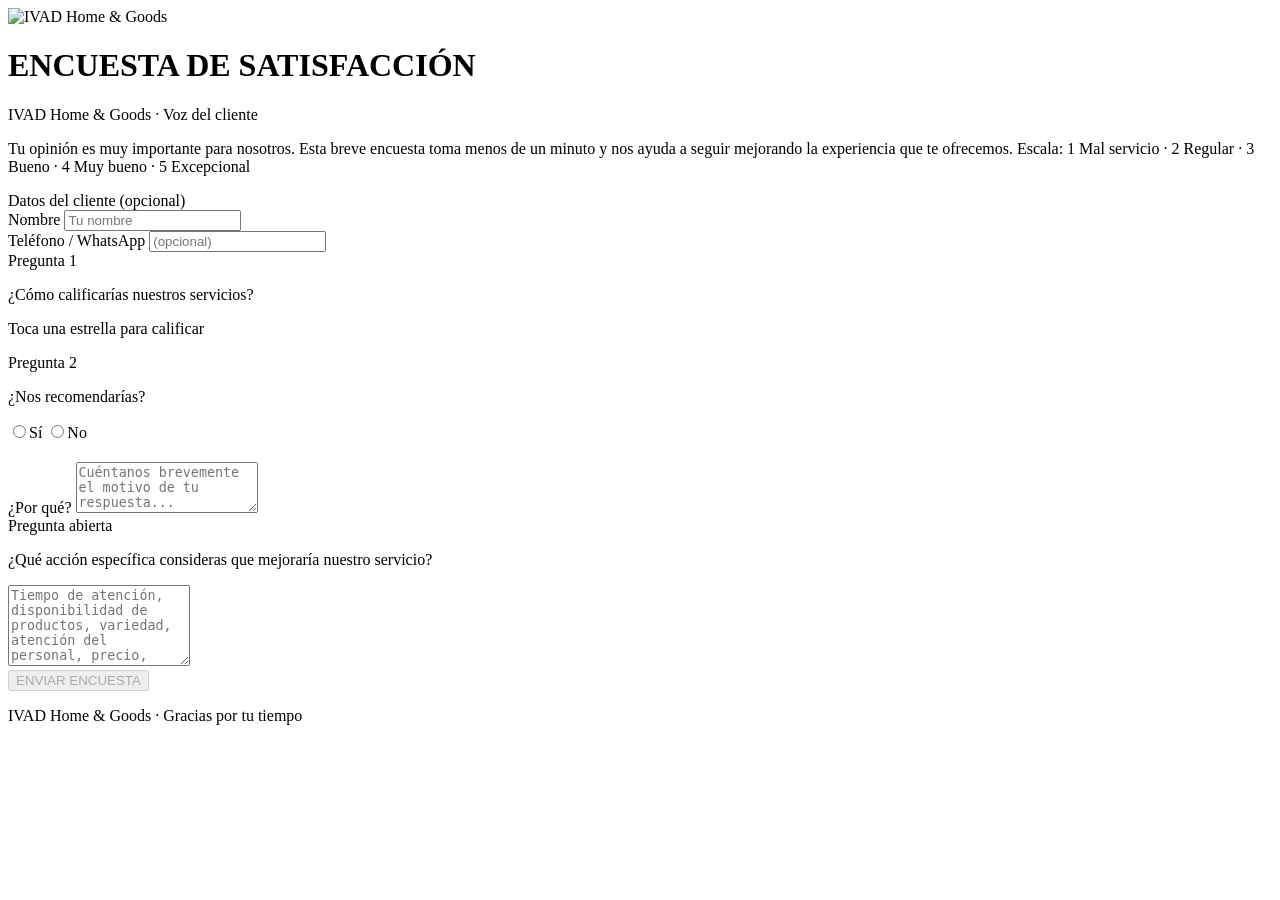
==== index.html @ f9aabb63 "Initial commit - portal de satisfaccion al cliente 100% local e independiente" ====
<!doctype html>
<html lang="es">
<head>
  <meta charset="utf-8" />
  <meta name="viewport" content="width=device-width, initial-scale=1" />
  <title>IVAD · Encuesta de Satisfacción del Cliente</title>
  <meta name="description" content="Ayúdanos a mejorar. Comparte tu experiencia con IVAD Home & Goods en menos de un minuto." />
  <link rel="preconnect" href="https://fonts.googleapis.com" />
  <link rel="preconnect" href="https://fonts.gstatic.com" crossorigin />
  <link href="https://fonts.googleapis.com/css2?family=Inter:wght@400;500;600;700&family=Playfair+Display:wght@500;600;700&display=swap" rel="stylesheet" />
  <link rel="stylesheet" href="/satisfaccion_cliente/styles.css" />
</head>
<body>
  <main>
    <div class="container">
      <!-- Formulario -->
      <form id="survey" class="card" novalidate>
        <div class="header">
          <img src="/satisfaccion_cliente/ivad-logo.png" alt="IVAD Home & Goods" />
          <div class="header-right">
            <h1>ENCUESTA DE SATISFACCIÓN</h1>
            <p class="sub">IVAD Home & Goods · Voz del cliente</p>
          </div>
        </div>

        <div class="intro">
          <p>
            Tu opinión es muy importante para nosotros. Esta breve encuesta toma menos de un minuto
            y nos ayuda a seguir mejorando la experiencia que te ofrecemos.
            <span class="scale">Escala: 1 Mal servicio · 2 Regular · 3 Bueno · 4 Muy bueno · 5 Excepcional</span>
          </p>
        </div>

        <!-- Fecha automática oculta -->
        <input id="fecha" name="fecha" type="hidden" />

        <section class="section">
          <div class="section-tag">Datos del cliente (opcional)</div>
          <div class="row cols-2">
            <div class="field">
              <label for="nombre">Nombre</label>
              <input id="nombre" name="nombre" class="field-line" placeholder="Tu nombre" maxlength="120" />
            </div>
            <div class="field">
              <label for="telefono">Teléfono / WhatsApp</label>
              <input id="telefono" name="telefono" type="tel" class="field-line" maxlength="20" placeholder="(opcional)" />
            </div>
          </div>
        </section>

        <section class="section">
          <div class="section-tag">Pregunta 1</div>
          <p class="q">¿Cómo calificarías nuestros servicios?</p>
          <div class="stars-wrap">
            <div class="stars" id="stars" role="radiogroup" aria-label="Calificación">
              <!-- generated by JS -->
            </div>
            <p class="stars-label" id="starsLabel">Toca una estrella para calificar</p>
          </div>
          <input type="hidden" id="calificacion" name="calificacion" value="0" />
        </section>

        <section class="section">
          <div class="section-tag">Pregunta 2</div>
          <p class="q">¿Nos recomendarías?</p>
          <div class="recommend" id="recommend">
            <label data-v="si"><input type="radio" name="recomienda" value="si" required />Sí</label>
            <label data-v="no"><input type="radio" name="recomienda" value="no" required />No</label>
          </div>
          <div class="field" style="margin-top: 20px;">
            <label for="porque">¿Por qué?</label>
            <textarea id="porque" name="porque" class="field-line" rows="3" maxlength="500" required
              placeholder="Cuéntanos brevemente el motivo de tu respuesta..."></textarea>
          </div>
        </section>

        <section class="section">
          <div class="section-tag">Pregunta abierta</div>
          <p class="q">¿Qué acción específica consideras que mejoraría nuestro servicio?</p>
          <textarea id="mejora" name="mejora" class="field-line" rows="5" maxlength="800" required
            placeholder="Tiempo de atención, disponibilidad de productos, variedad, atención del personal, precio, etc."></textarea>
        </section>

        <p class="error" id="error" hidden></p>
        <div class="actions">
          <button type="submit" class="btn btn-primary" id="submitBtn" disabled>ENVIAR ENCUESTA</button>
        </div>

        <p class="foot">IVAD Home & Goods · Gracias por tu tiempo</p>
      </form>

      <!-- Pantalla de éxito -->
      <div id="success" class="card success" hidden>
        <img src="ivad-logo.png" alt="IVAD Home & Goods" />
        <div class="section-tag" style="border:none; text-align:center;">Encuesta enviada</div>
        <h2 id="thanks">¡Gracias!</h2>
        <p>
          Tu opinión fue registrada con el folio
          <span class="folio" id="folio"></span>.
          Tu retroalimentación nos ayuda a mejorar cada día.
        </p>
        <div style="margin-top: 22px;">
          <button type="button" class="btn" id="againBtn">Llenar otra encuesta</button>
        </div>
      </div>
    </div>
  </main>
  <script src="/satisfaccion_cliente/supabase.js"></script>
  <script src="/satisfaccion_cliente/script.js"></script>
</body>
</html>
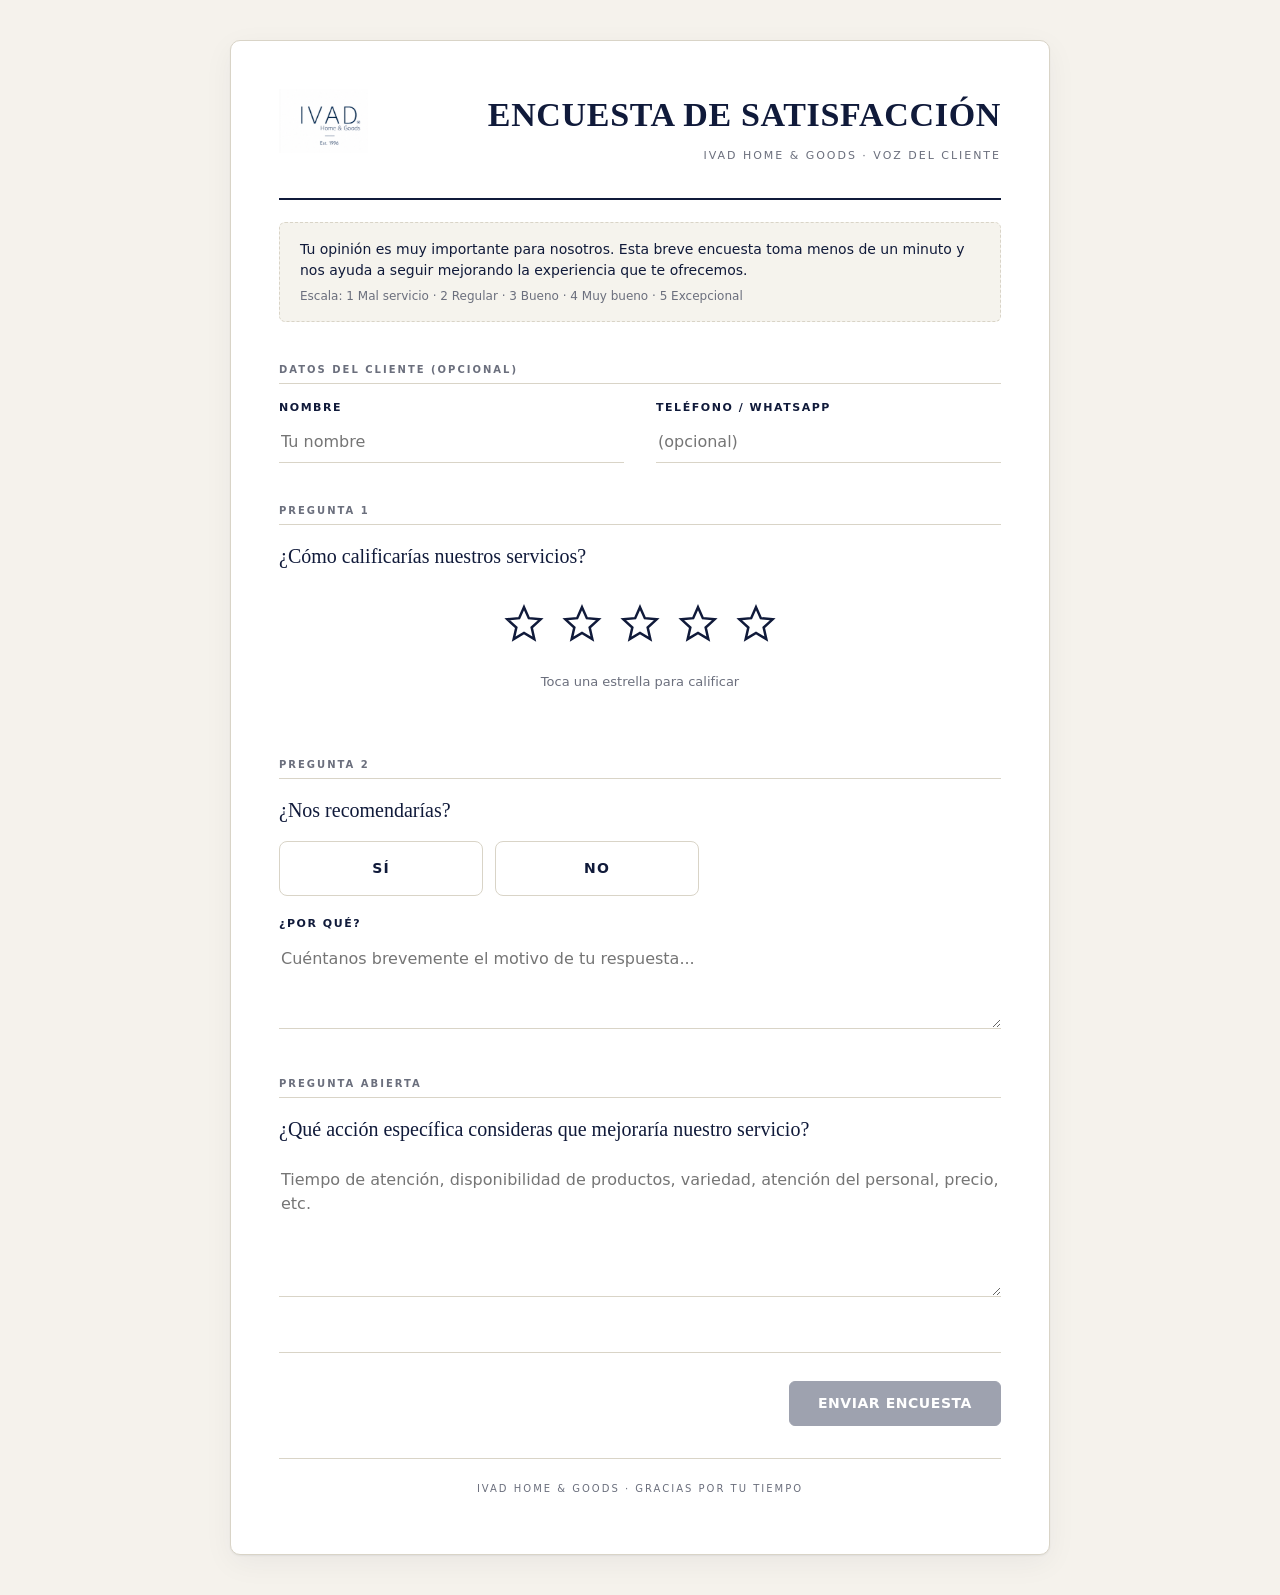
==== commit 7484f553: "Fix absolute paths of assets and scripts to point to the root level instead of /satisfaccion_cliente" ====
--- a/index.html
+++ b/index.html
@@ -8,7 +8,7 @@
   <link rel="preconnect" href="https://fonts.googleapis.com" />
   <link rel="preconnect" href="https://fonts.gstatic.com" crossorigin />
   <link href="https://fonts.googleapis.com/css2?family=Inter:wght@400;500;600;700&family=Playfair+Display:wght@500;600;700&display=swap" rel="stylesheet" />
-  <link rel="stylesheet" href="/satisfaccion_cliente/styles.css" />
+  <link rel="stylesheet" href="/styles.css" />
 </head>
 <body>
   <main>
@@ -16,7 +16,7 @@
       <!-- Formulario -->
       <form id="survey" class="card" novalidate>
         <div class="header">
-          <img src="/satisfaccion_cliente/ivad-logo.png" alt="IVAD Home & Goods" />
+          <img src="/ivad-logo.png" alt="IVAD Home & Goods" />
           <div class="header-right">
             <h1>ENCUESTA DE SATISFACCIÓN</h1>
             <p class="sub">IVAD Home & Goods · Voz del cliente</p>
@@ -105,7 +105,7 @@
       </div>
     </div>
   </main>
-  <script src="/satisfaccion_cliente/supabase.js"></script>
-  <script src="/satisfaccion_cliente/script.js"></script>
+  <script src="/supabase.js"></script>
+  <script src="/script.js"></script>
 </body>
 </html>
--- a/styles.css
+++ b/styles.css
@@ -0,0 +1,256 @@
+/* IVAD Home & Goods — Encuesta de Satisfacción */
+:root {
+  --bg: #f5f2ec;
+  --card: #ffffff;
+  --ink: #101a3a;
+  --ink-soft: #2a355e;
+  --muted: #6b6f7d;
+  --rule: #d9d4c7;
+  --secondary: #ece7db;
+  --danger: #b91c1c;
+  --success: #15803d;
+  --star: #101a3a; /* Azul oscuro para igualar el logo */
+  --radius: 10px;
+  --shadow: 0 1px 2px rgba(16, 26, 58, 0.06), 0 8px 30px rgba(16, 26, 58, 0.05);
+}
+
+* { box-sizing: border-box; }
+html, body { margin: 0; padding: 0; }
+body {
+  font-family: 'Inter', ui-sans-serif, system-ui, -apple-system, Segoe UI, Roboto, sans-serif;
+  background: var(--bg);
+  color: var(--ink);
+  line-height: 1.5;
+  -webkit-font-smoothing: antialiased;
+}
+.font-display { font-family: 'Playfair Display', 'Times New Roman', serif; letter-spacing: 0.01em; }
+
+/* Layout */
+main { min-height: 100vh; padding: 40px 16px; }
+.container { max-width: 820px; margin: 0 auto; }
+.container-wide { max-width: 1200px; margin: 0 auto; }
+
+.card {
+  background: var(--card);
+  border: 1px solid var(--rule);
+  border-radius: var(--radius);
+  box-shadow: var(--shadow);
+  padding: 32px;
+}
+@media (min-width: 640px) { .card { padding: 48px; } }
+
+/* Header */
+.header {
+  display: flex; flex-direction: column; gap: 20px;
+  padding-bottom: 22px; border-bottom: 2px solid var(--ink);
+}
+@media (min-width: 640px) {
+  .header { flex-direction: row; align-items: flex-start; justify-content: space-between; }
+  .header-right { text-align: right; }
+}
+.header img { height: 64px; width: auto; }
+.header h1 {
+  font-family: 'Playfair Display', serif;
+  font-size: 30px; font-weight: 600; margin: 0; color: var(--ink);
+  letter-spacing: 0.02em;
+}
+@media (min-width: 640px) { .header h1 { font-size: 34px; } }
+.header .sub {
+  margin-top: 8px; font-size: 11px;
+  letter-spacing: 0.18em; text-transform: uppercase; color: var(--muted);
+}
+
+/* Intro (dashed frame) */
+.intro {
+  margin-top: 22px; padding: 16px 20px;
+  border: 1.5px dashed var(--rule); border-radius: 6px;
+  background: rgba(236, 231, 219, 0.5);
+}
+.intro p { margin: 0; font-size: 14px; color: var(--ink); }
+.intro .scale { display: block; margin-top: 6px; font-size: 12px; color: var(--muted); }
+
+/* Section */
+.section { margin-top: 34px; }
+.section-tag {
+  display: inline-block;
+  font-size: 10px; letter-spacing: 0.2em; text-transform: uppercase;
+  color: var(--muted); font-weight: 600;
+  padding-bottom: 6px; margin-bottom: 16px;
+  border-bottom: 1px solid var(--rule); width: 100%;
+}
+.q {
+  font-family: 'Playfair Display', serif;
+  font-size: 20px; color: var(--ink); margin: 0 0 16px;
+}
+
+/* Fields */
+.row { display: grid; grid-template-columns: 1fr; gap: 20px 32px; }
+@media (min-width: 640px) { .row.cols-2 { grid-template-columns: 1fr 1fr; } }
+.field label {
+  display: block; font-size: 11px; font-weight: 600;
+  letter-spacing: 0.14em; text-transform: uppercase; color: var(--ink);
+  margin-bottom: 6px;
+}
+.field-line {
+  width: 100%; background: transparent;
+  border: none; border-bottom: 1px solid var(--rule);
+  padding: 8px 2px; font: inherit; color: var(--ink);
+  outline: none; transition: border-color 0.15s;
+}
+.field-line:focus { border-bottom: 2px solid var(--ink); padding-bottom: 7px; }
+textarea.field-line { resize: vertical; min-height: 90px; }
+
+.date-row { margin-top: 30px; display: flex; align-items: flex-end; gap: 16px; }
+.date-row label { font-size: 11px; font-weight: 700; letter-spacing: 0.14em; white-space: nowrap; }
+.date-row .field-line { max-width: 260px; }
+
+/* Stars */
+.stars-wrap { display: flex; flex-direction: column; align-items: center; gap: 12px; padding: 12px 0; }
+.stars { display: flex; gap: 10px; }
+.star-btn {
+  background: none; border: none; padding: 4px; cursor: pointer;
+  transition: transform 0.15s;
+  border-radius: 6px;
+}
+.star-btn:hover { transform: scale(1.12); }
+.star-btn:focus-visible { outline: 2px solid var(--ink); outline-offset: 2px; }
+.star-btn svg { width: 40px; height: 40px; display: block; }
+.star-btn svg path { fill: transparent; stroke: var(--ink); stroke-width: 1.5; transition: fill 0.15s, stroke 0.15s; }
+.star-btn.active svg path { fill: var(--star); stroke: var(--star); }
+.stars-label { font-size: 13px; color: var(--muted); min-height: 20px; }
+.stars-label strong { color: var(--ink); font-weight: 600; }
+
+/* Recommend */
+.recommend { display: grid; grid-template-columns: 1fr 1fr; gap: 12px; max-width: 420px; }
+.recommend label {
+  cursor: pointer; text-align: center;
+  border: 1px solid var(--rule); border-radius: 8px;
+  padding: 16px; font-size: 14px; font-weight: 700;
+  letter-spacing: 0.08em; text-transform: uppercase;
+  transition: all 0.15s;
+}
+.recommend label:hover { border-color: var(--ink); }
+.recommend input { position: absolute; opacity: 0; pointer-events: none; }
+.recommend label.checked {
+  background: var(--ink); color: #fff; border-color: var(--ink);
+  box-shadow: 0 1px 3px rgba(16,26,58,0.2);
+}
+
+/* Actions */
+.actions {
+  margin-top: 48px; padding-top: 28px;
+  border-top: 1px solid var(--rule);
+  display: flex; justify-content: flex-end; gap: 12px;
+}
+.btn {
+  display: inline-block; cursor: pointer;
+  padding: 11px 24px; font: inherit; font-size: 14px;
+  border-radius: 6px; border: 1px solid var(--rule);
+  background: transparent; color: var(--ink);
+  transition: all 0.15s;
+  text-decoration: none;
+}
+.btn:hover { border-color: var(--ink); }
+.btn-primary {
+  background: var(--ink); color: #fff; border-color: var(--ink);
+  font-weight: 600; letter-spacing: 0.04em; padding: 11px 28px;
+}
+.btn-primary:hover { opacity: 0.9; }
+.btn-primary:disabled { opacity: 0.4; cursor: not-allowed; }
+
+.error { color: var(--danger); font-size: 13px; margin-top: 16px; text-align: right; }
+
+/* Footer */
+.foot {
+  margin-top: 32px; padding-top: 22px; border-top: 1px solid var(--rule);
+  text-align: center; font-size: 10px;
+  letter-spacing: 0.2em; text-transform: uppercase; color: var(--muted);
+}
+
+/* Success */
+.success { max-width: 560px; margin: 0 auto; text-align: center; }
+.success img { height: 64px; margin-bottom: 18px; }
+.success h2 { font-family: 'Playfair Display', serif; font-size: 30px; margin: 8px 0 10px; color: var(--ink); }
+.success p { font-size: 14px; color: var(--muted); }
+.success .folio { font-family: ui-monospace, SFMono-Regular, monospace; color: var(--ink); font-weight: 700; }
+
+/* ==== PANEL / DASHBOARD (Lovable Design) ==== */
+.panel-container { max-width: 1100px; margin: 0 auto; }
+.top-card {
+  background: var(--card); border: 1px solid var(--rule); border-radius: var(--radius);
+  padding: 30px; box-shadow: var(--shadow); margin-bottom: 20px;
+}
+.panel-header {
+  display: flex; align-items: flex-start; gap: 24px;
+}
+.panel-header img { height: 60px; width: auto; margin-top: 5px; }
+.panel-header .right { display: flex; flex-direction: column; align-items: flex-start; gap: 6px; }
+.live-tag {
+  background: var(--ink); color: #fff; font-size: 11px; font-weight: 700;
+  letter-spacing: 0.1em; padding: 4px 10px; border-radius: 4px; text-transform: uppercase;
+}
+.panel-header h1 {
+  font-family: 'Playfair Display', serif; font-size: 32px; color: var(--ink); margin: 0; font-weight: 500;
+}
+.panel-header .sub {
+  font-size: 11px; letter-spacing: 0.15em; text-transform: uppercase; color: var(--muted); margin: 0; font-weight: 600;
+}
+
+.kpis {
+  display: grid; grid-template-columns: repeat(1, 1fr); gap: 16px; margin-bottom: 20px;
+}
+@media (min-width: 768px) { .kpis { grid-template-columns: repeat(4, 1fr); } }
+.kpi {
+  background: var(--card); border: 1px solid var(--rule); border-radius: var(--radius);
+  padding: 20px 24px; display: flex; flex-direction: column; justify-content: center;
+}
+.kpi.active { border-color: var(--ink); border-width: 1.5px; } /* For the highlighted KPI in screenshot */
+.kpi .label { font-size: 10px; font-weight: 700; letter-spacing: 0.1em; text-transform: uppercase; color: var(--ink-soft); margin-bottom: 12px; }
+.kpi .val { font-family: 'Playfair Display', serif; font-size: 32px; color: var(--ink); margin: 0; }
+.kpi .hint { font-size: 12px; color: var(--muted); margin-top: 4px; }
+
+.grid-charts {
+  display: grid; grid-template-columns: 1fr; gap: 20px; margin-bottom: 20px;
+}
+@media (min-width: 900px) { .grid-charts { grid-template-columns: 2fr 1fr; } }
+.chart-card {
+  background: var(--card); border: 1px solid var(--rule); border-radius: var(--radius);
+  padding: 0; display: flex; flex-direction: column; overflow: hidden;
+}
+.chart-header { padding: 20px; border-bottom: 1px solid var(--rule); }
+.chart-tag {
+  font-size: 13px; font-weight: 600; color: var(--text); letter-spacing: 0.5px; text-transform: uppercase;
+}
+.chart-body { padding: 20px; position: relative; height: 300px; width: 100%; }
+
+.donut-body { padding: 20px; position: relative; height: 300px; width: 100%; display: flex; flex-direction: column; align-items: center; justify-content: center; }
+.donut-legend { display: flex; gap: 16px; margin-top: 20px; justify-content: center; font-size: 12px; color: var(--ink-soft); }
+.donut-legend .item { display: flex; align-items: center; gap: 6px; }
+.donut-legend .sw { width: 10px; height: 10px; border-radius: 50%; }
+
+.comments-list { padding: 0 20px 20px 20px; }
+.comment-item {
+  display: flex; align-items: flex-start; justify-content: space-between;
+  padding: 16px 0; border-bottom: 1px dashed var(--rule);
+}
+.comment-item:last-child { border-bottom: none; }
+.comment-left { width: 120px; font-family: ui-monospace, SFMono-Regular, monospace; font-size: 11px; color: var(--muted); }
+.comment-center { flex: 1; padding: 0 16px; }
+.comment-center .stars-name { display: flex; align-items: center; gap: 8px; font-size: 12px; margin-bottom: 8px; }
+.comment-center .stars-inline { display: flex; gap: 2px; }
+.comment-center .stars-inline svg { width: 12px; height: 12px; }
+.comment-center .stars-inline .on path { fill: var(--ink); stroke: var(--ink); }
+.comment-center .stars-inline .off path { fill: transparent; stroke: var(--rule); }
+.comment-center .name { color: var(--ink); font-weight: 600; }
+.comment-center .date { color: var(--muted); }
+.comment-center .text { font-size: 13px; color: var(--ink); line-height: 1.5; }
+.comment-center .mejora { font-size: 12px; color: var(--muted); margin-top: 4px; text-transform: uppercase; letter-spacing: 0.05em; }
+.comment-right { width: 100px; text-align: right; }
+.badge-rec {
+  display: inline-block; background: var(--ink); color: #fff; font-size: 10px; font-weight: 700;
+  padding: 4px 8px; border-radius: 4px; letter-spacing: 0.05em;
+}
+
+.empty { text-align: center; padding: 60px 20px; }
+.empty .t { font-family: 'Playfair Display', serif; font-size: 24px; color: var(--ink); margin-bottom: 6px; }
+.empty .s { font-size: 13px; color: var(--muted); }
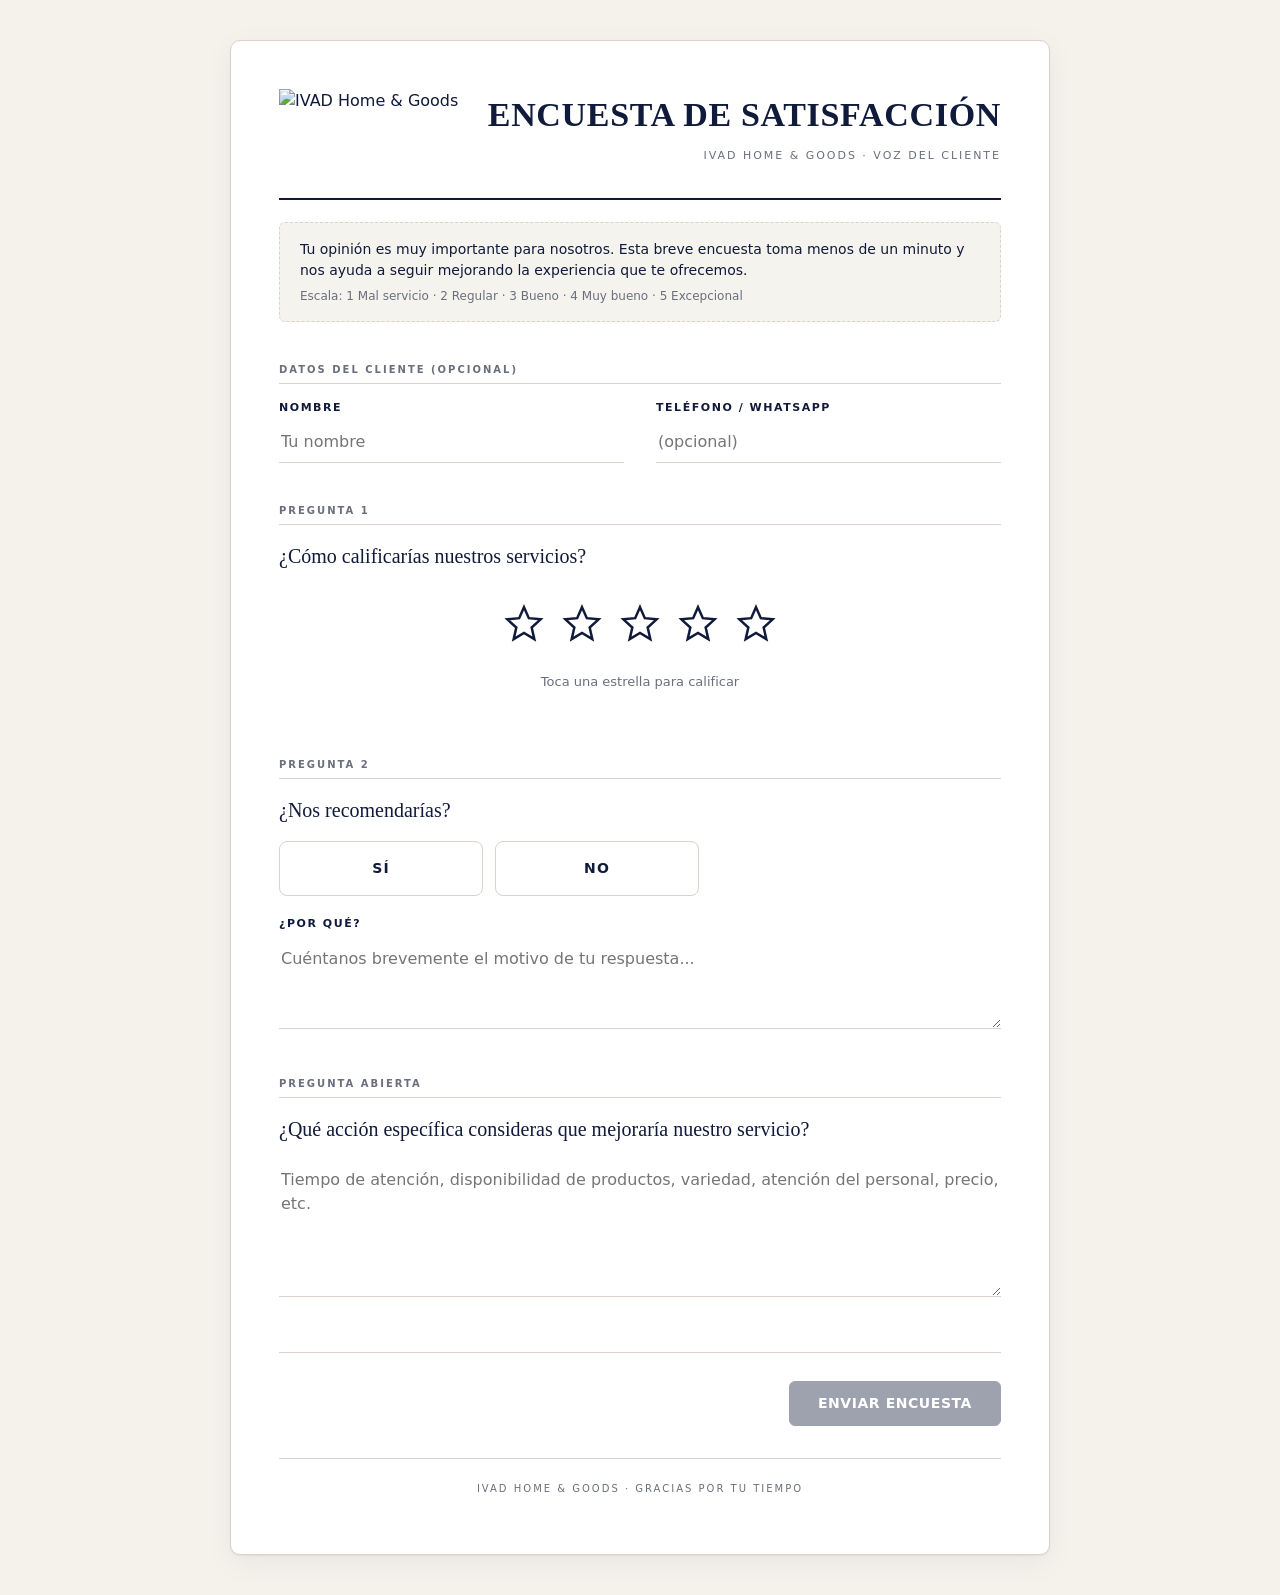
==== commit 2c05a36e: "Actualizar logo transparente en el formulario y panel de satisfaccion" ====
--- a/index.html
+++ b/index.html
@@ -16,7 +16,7 @@
       <!-- Formulario -->
       <form id="survey" class="card" novalidate>
         <div class="header">
-          <img src="/ivad-logo.png" alt="IVAD Home & Goods" />
+          <img src="https://rbtdahmhaksdvupsmkma.supabase.co/storage/v1/object/public/product-images/logo_transparent.png" alt="IVAD Home & Goods" style="height:80px; width:auto;" />
           <div class="header-right">
             <h1>ENCUESTA DE SATISFACCIÓN</h1>
             <p class="sub">IVAD Home & Goods · Voz del cliente</p>
@@ -91,7 +91,7 @@
 
       <!-- Pantalla de éxito -->
       <div id="success" class="card success" hidden>
-        <img src="ivad-logo.png" alt="IVAD Home & Goods" />
+        <img src="https://rbtdahmhaksdvupsmkma.supabase.co/storage/v1/object/public/product-images/logo_transparent.png" alt="IVAD Home & Goods" style="max-width:220px; height:auto; display:block; margin:0 auto 20px;" />
         <div class="section-tag" style="border:none; text-align:center;">Encuesta enviada</div>
         <h2 id="thanks">¡Gracias!</h2>
         <p>
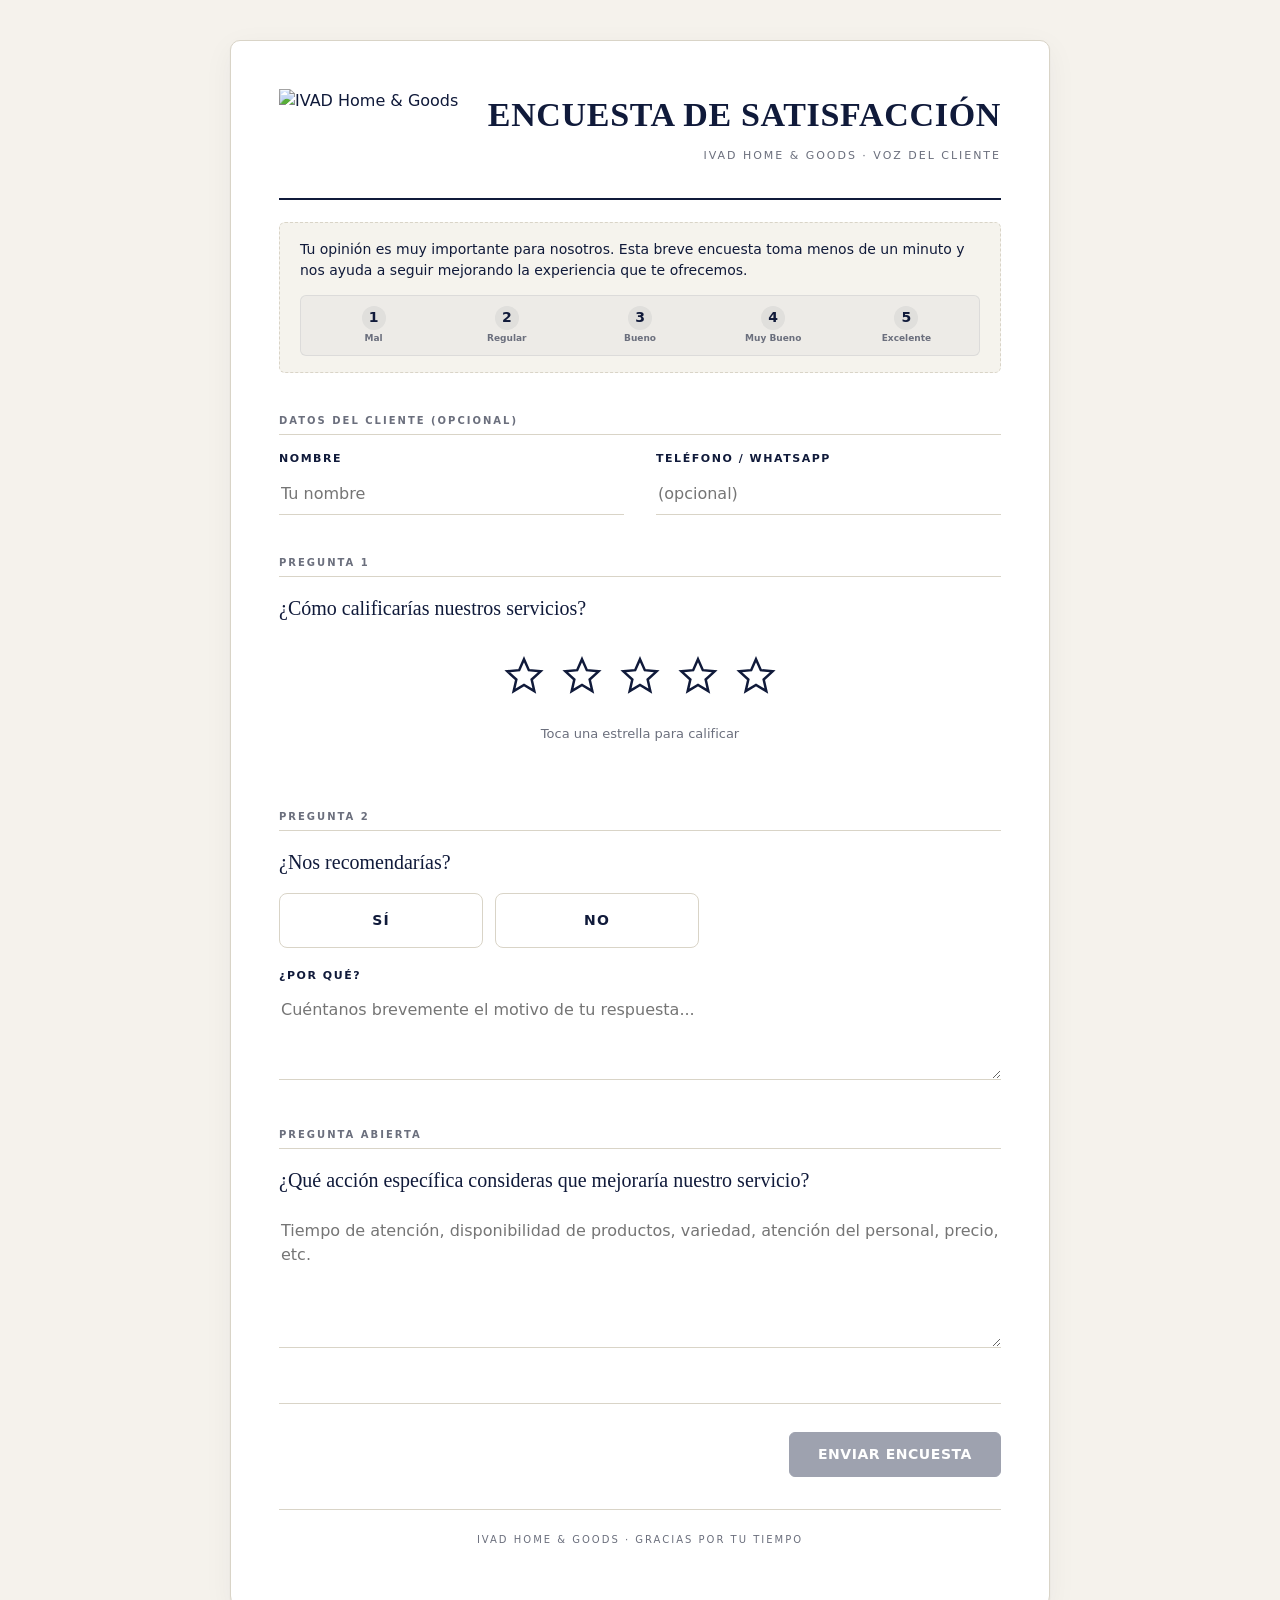
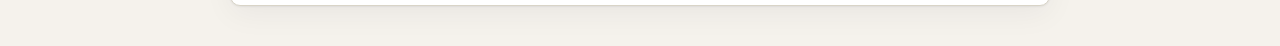
==== commit b52156a5: "Corregir estiramiento del logo en movil y agregar leyenda de escala ordenada y en linea recta" ====
--- a/index.html
+++ b/index.html
@@ -27,8 +27,14 @@
           <p>
             Tu opinión es muy importante para nosotros. Esta breve encuesta toma menos de un minuto
             y nos ayuda a seguir mejorando la experiencia que te ofrecemos.
-            <span class="scale">Escala: 1 Mal servicio · 2 Regular · 3 Bueno · 4 Muy bueno · 5 Excepcional</span>
           </p>
+          <div class="scale-legend">
+            <div class="scale-item"><strong>1</strong><span>Mal</span></div>
+            <div class="scale-item"><strong>2</strong><span>Regular</span></div>
+            <div class="scale-item"><strong>3</strong><span>Bueno</span></div>
+            <div class="scale-item"><strong>4</strong><span>Muy Bueno</span></div>
+            <div class="scale-item"><strong>5</strong><span>Excelente</span></div>
+          </div>
         </div>
 
         <!-- Fecha automática oculta -->
--- a/styles.css
+++ b/styles.css
@@ -48,7 +48,18 @@
   .header { flex-direction: row; align-items: flex-start; justify-content: space-between; }
   .header-right { text-align: right; }
 }
-.header img { height: 64px; width: auto; }
+.header img {
+  height: 80px !important;
+  width: auto !important;
+  max-width: 100%;
+  object-fit: contain;
+  align-self: center;
+}
+@media (min-width: 640px) {
+  .header img {
+    align-self: flex-start;
+  }
+}
 .header h1 {
   font-family: 'Playfair Display', serif;
   font-size: 30px; font-weight: 600; margin: 0; color: var(--ink);
@@ -68,6 +79,42 @@
 }
 .intro p { margin: 0; font-size: 14px; color: var(--ink); }
 .intro .scale { display: block; margin-top: 6px; font-size: 12px; color: var(--muted); }
+
+/* Scale Legend Layout */
+.scale-legend {
+  display: flex;
+  justify-content: space-between;
+  gap: 4px;
+  margin-top: 14px;
+  background: rgba(16, 26, 58, 0.03);
+  padding: 10px 8px;
+  border-radius: 6px;
+  border: 1px solid rgba(16, 26, 58, 0.08);
+}
+.scale-item {
+  display: flex;
+  flex-direction: column;
+  align-items: center;
+  text-align: center;
+  flex: 1;
+}
+.scale-item span {
+  font-size: 9px;
+  color: var(--muted);
+  font-weight: 600;
+  margin-top: 2px;
+}
+.scale-item strong {
+  color: var(--ink);
+  font-size: 14px;
+  background: rgba(16, 26, 58, 0.06);
+  width: 24px;
+  height: 24px;
+  display: flex;
+  align-items: center;
+  justify-content: center;
+  border-radius: 50%;
+}
 
 /* Section */
 .section { margin-top: 34px; }
